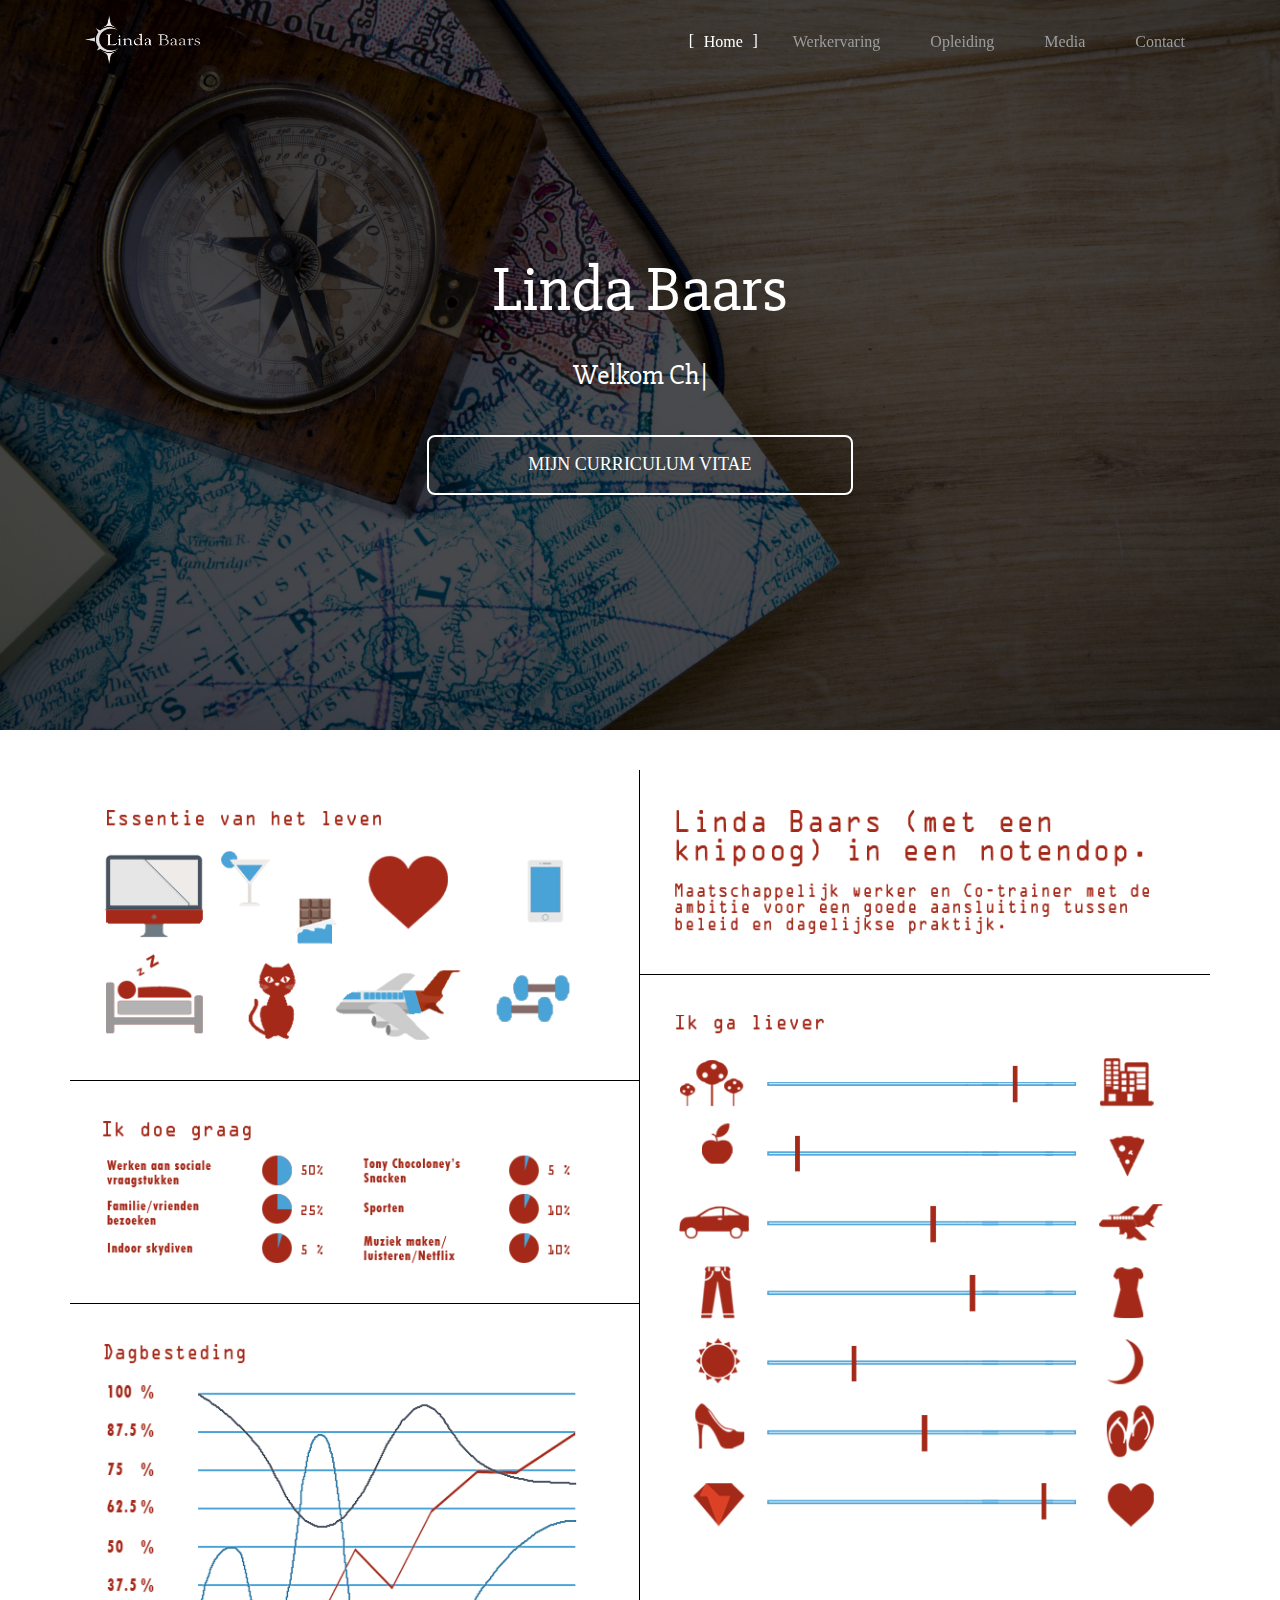
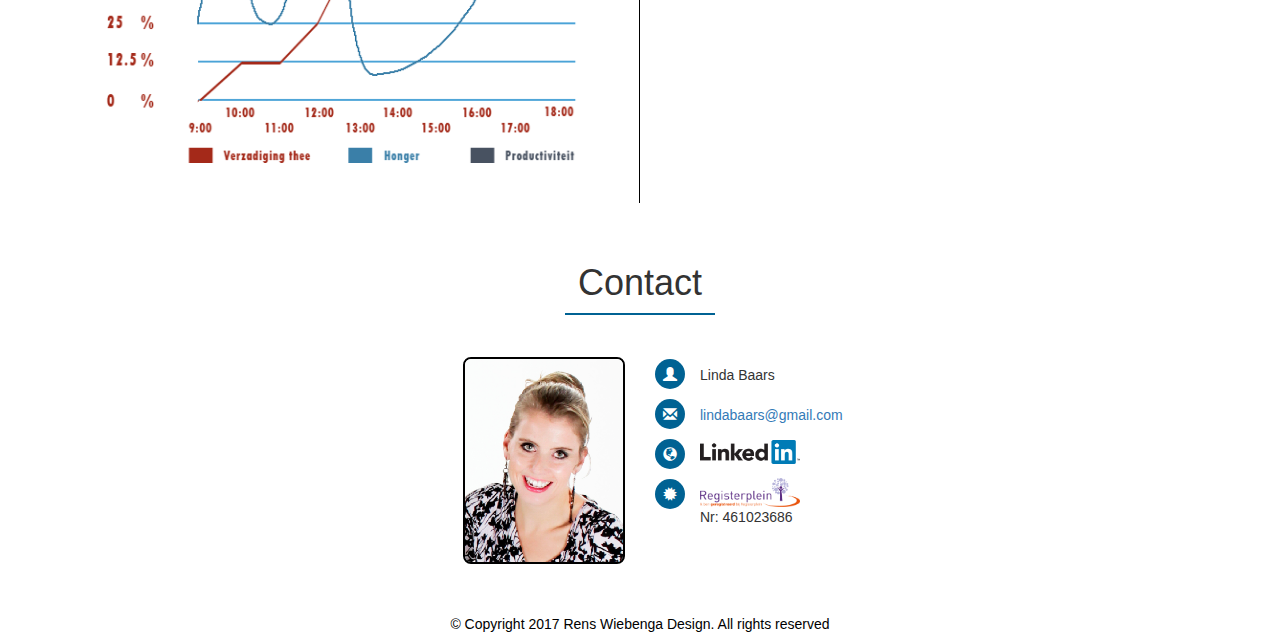
==== gemeentezeist/index.html @ 4cc625b5 "added gemeente zeist" ====
<!DOCTYPE html>
<html lang="en" class="myHtml">
<head>
  <title>Linda Baars</title>

  <meta name="description" content="Dit is de website van Linda Baars, Registerplein geregistreerd Maatschappelijk Werker uit Utrecht">
  <meta name="keywords" content="Niet aangeboren hersenletsel, maatschappelijk werker, stichting mee, buurtteams, Curriculum Vitae, portfolio, Maatschappelijk werk en dienstverlening, Sociaal Pedagogisch Werk, wijkteammedewerker, buurtteammedewerker, ambulant begeleider">
  <meta name="author" content="Rens Wiebenga">
<link href="https://fonts.googleapis.com/css?family=Shadows+Into+Light" rel="stylesheet">

  <link href="https://fonts.googleapis.com/css?family=Slabo+27px" rel="stylesheet"> 
  <meta charset="utf-8">
  <!-- <meta name="viewport" content="width=device-width, initial-scale=1"> -->
  <link rel="stylesheet" href="https://maxcdn.bootstrapcdn.com/bootstrap/3.3.7/css/bootstrap.min.css">
  <link rel="stylesheet" href="css/main.css">
  <script src="https://ajax.googleapis.com/ajax/libs/jquery/3.2.1/jquery.min.js"></script>
  <script src="https://maxcdn.bootstrapcdn.com/bootstrap/3.3.7/js/bootstrap.min.js"></script>
  <script src="javascript/functions.js"></script>
</head>
<body class="myBody">

<div class="page home" id="home">
	
	<div class="jumbotron">
		<div class="ribbon"></div>
		<div class="container navbar-fixed-top">
			<nav class="navbar navbar-inverse">
			  <div class="container-fluid">
				<div class="navbar-header ">
				  <button type="button" class="navbar-toggle" data-toggle="collapse" data-target="#myNavbar">
					<span class="icon-bar"></span>
					<span class="icon-bar"></span>
					<span class="icon-bar"></span>
				  </button>
				  <a class="navbar-brand" href="http://lindabaars.nl/"><img src="images/logo.png"></a>
				</div>
				<div class="collapse navbar-collapse" id="myNavbar">
				<ul class="nav navbar-nav navbar-right">
				  <li class="active"><a href="http://lindabaars.nl/">Home</a></li>
				  <li><a href="http://lindabaars.nl/">Werkervaring</a></li>
				  <li><a href="http://lindabaars.nl/">Opleiding</a></li>
				  <li><a href="http://lindabaars.nl/">Media</a></li>
				  <li><a href="http://lindabaars.nl/">Contact</a></li>
				</ul>
				</div>
			  </div>
			</nav>
			
			
			
		</div>
		<div class="title">
			<h1> Linda Baars </h1>
			<div class="subText">&nbsp;<span class="blinker">|</span></div>
			
			<br clear="all">
			<div class="col-md-4 col-xs-2">&nbsp;</div>
			<a href="documents/2017CVLindaBaarsWebsite.pdf" target="_blank" class="btn col-md-4 col-xs-8">Mijn Curriculum Vitae</a>
			<div class="col-md-4 col-xs-2">&nbsp;</div>
		</div>
		
	</div>
</div>




<div class="page infographic">
	<div class="container">
		<div class="col-md-6 col-xs-12 forceRight borderBottom"><img src="images/intro.png"/></div>
		<div class="col-md-6 col-xs-12 forceLeft borderBottom borderRight"><img src="images/essentie.png"/></div>
		
		
		<div class="col-md-6 col-xs-12 forceRight"><img src="images/liever.png"/></div>
		<div class="col-md-6 col-xs-12 forceLeft borderBottom borderRight"><img src="images/graag.png"/></div>
		<div class="col-md-6 col-xs-12 forceRight borderRight"><img src="images/dagbesteding.png"/></div>
	</div>
	
</div>

<div class="page contact" id="contact">
	<div class="container">

		<h1>Contact</h1>    
		
		<div class="seperator"></div>
			<div class="col col-md-6 col-xs-6">
				<img src="images/IMG_0568_cropped.jpg" class="profilePicture"/>
			</div>
			<div class="col col-md-6 col-xs-6">
				<ul>
					<li><div class="contactBall"><span class="glyphicon glyphicon-user"></span></div>Linda Baars</li>
					<li><div class="contactBall"><span class="glyphicon glyphicon-envelope"></span></div><a href="mailto:lindabaars@gmail.com">lindabaars@gmail.com</a></li>
					
					<li><div class="contactBall"><span class="glyphicon glyphicon-globe"></div><a href="https://www.linkedin.com/in/lindabaars" target="_blank"><img src="images/linkedin.png"/></a></li>
					<li><div class="contactBall"><span class="glyphicon glyphicon-certificate"></div><a href="http://www.registerplein.nl/" target="_blank"><img src="images/registerplein.png"/></a> <br/>Nr: 461023686</li>
				</ul>
			</div>
			
			<!-- <div class="first-col col-md-4 col-xs-12">
				<input type="text" name="name" placeholder="Naam" class="nameofuser col-md-12 col-xs-12"></textarea>
			</div>
			<div class="email-col col-md-4 col-xs-12">
				<input type="text" name="emailofuser" placeholder="E-mailadres" class="emailofuser col-md-12 col-xs-12">
			</div>
			<div class="last-col col-md-4 col-xs-12">
				<input type="text" name="subjectofuser" placeholder="Onderwerp" class="subjectofuser col-md-12 col-xs-12"></textarea>
			</div>
			<div class="last-col col-md-12 col-xs-12">
				<textarea rows="4" cols="50" name="message" placeholder="Bericht" class="messageofuser col-md-12 col-xs-12"></textarea>
			</div>
											
			<br/>
			<div class="col-md-3 col-xs-2"></div>
			<input type="submit" name="submit" class="btn submitbutton col-md-6 col-xs-8" value="Verstuur!">
			<div class="col-md-3 col-xs-2"></div> -->
	</div>
</div>

<div class="footer">
	<a href="http://renswiebenga.com/">&copy; Copyright 2017 Rens Wiebenga Design. All rights reserved</a>
</div>

<script>
  (function(i,s,o,g,r,a,m){i['GoogleAnalyticsObject']=r;i[r]=i[r]||function(){
  (i[r].q=i[r].q||[]).push(arguments)},i[r].l=1*new Date();a=s.createElement(o),
  m=s.getElementsByTagName(o)[0];a.async=1;a.src=g;m.parentNode.insertBefore(a,m)
  })(window,document,'script','https://www.google-analytics.com/analytics.js','ga');

  ga('create', 'UA-104641893-1', 'auto');
  ga('send', 'pageview');

</script>
</body>
</html>
---- gemeentezeist/css/main.css ----
body, html {
	overflow-x:hidden;
}


a:hover {
	text-decoration:none;
}
.invisible {
	display:none;
}

.home {
	background:#fff;
}

.jumbotron {
	padding-top: 0px !important;
	background: url('../images/background_1_dark.jpg');
	overflow-x:hidden;
	height:auto;
	padding: 0;
	background-repeat: repeat;
	
	background-position: center center;
	-webkit-background-size: cover;
	-moz-background-size: cover;
	-o-background-size: cover;
	background-size: cover;
	background-color: #fff;
}

.ribbon {
	background: rgba(0,0,0,0);
    height: 80px;
    position: fixed;
    width: 100%;
	transition:all 0.5s;
	z-index:100;
	top: 0;
}

.activeRibbon {
	background: rgba(0,0,0,0.9);
}

.nav {
	margin-top: 17px;
}

.navbar-fixed-top {
	position: fixed;
	top:0px;
}

.navbar {
    border-radius: 0px !important;
	font-family: "Palatino Linotype", "Book Antiqua", Palatino, serif;

}

.navbar-toggle {
	margin-top: 21px;
}

.navbar-brand img {
	max-width: 125px;
    position: absolute;
}

.navbar-inverse {
    background: none;
    border: none;
}

.navbar-inverse .navbar-collapse, .navbar-inverse .navbar-form {
    border:none;
	box-shadow: none;
}



.navbar-nav > li > a::after, .navbar-nav > li > a::before, .navbar-nav > li.active a::after, .navbar-nav > li.active a::before {
    top: 0;
    opacity: 0;
    color: #ffffff;
    font-size: 16px;
    line-height: 47px;
    position: absolute;
    -webkit-transition: all 0.3s ease-in-out;
    -moz-transition: all 0.3s ease-in-out;
    -ms-transition: all 0.3s ease-in-out;
    -o-transition: all 0.3s ease-in-out;
    transition: all 0.3s ease-in-out;
}

.navbar-nav > li > a:hover::before, .navbar-nav > li.active a::before {
    opacity: 1;
    left: -5px;
}
.navbar-nav > li > a::before, .navbar-nav > li.active a::before {
    left: 0;
    content: '[';
}

.navbar-nav > li > a:hover::after, .navbar-nav > li.active a::after {
    opacity: 1;
    right: -5px;
}
.navbar-nav > li > a::after, .navbar-nav > li.active a::after {
    right: 0;
    content: ']';
}

.navbar-inverse .navbar-nav>.active>a, .navbar-inverse .navbar-nav>.active>a:focus, .navbar-inverse .navbar-nav>.active>a:hover {
    background: none !important;
}

.nav>li {
    position: relative;
    display: block;
    margin: 0px 10px 0px 10px;
}

.nav>li a {
	font-size: 16px;
	text-transform: capitalize;
}

.page {
	margin-bottom:40px;
}


.jumbotron .title {
	width:100%;
	text-align:center;
	color:#fff;
	font-family: 'Slabo 27px', serif;
	margin-top: 20%;
    margin-bottom: 23%;
}

.jumbotron .title h1 {
	font-weight:500 !important;
	margin-bottom:30px;
}

.jumbotron .title .subText {
	font-weight:500 !important;
	font-size:28px;
	margin-bottom:20px;
}

.blinker {

	font-size:28px;
}

.btn {
	background:transparant;
	border:2px solid #fff;
	border-radius:8px;
	color:#fff;
	padding: 15px 40px;
	font-family: "Palatino Linotype", "Book Antiqua", Palatino, serif;
	margin: 0px auto;
	text-transform:uppercase;
	font-size:18px;
	transition: all 0.3s;
}

.btn:focus, .btn:visited {
	color:#fff;
	outline:none;
}

.btn:hover {
	background:#fff;
	color:#000;
}

.blinker {
  animation: blinker 1s linear infinite;
}

@keyframes blinker {  
  50% { opacity: 0; }
}


h1 {
	text-align:center;
}

/* werkervaring */

#werkervaring h1, #opleiding h1 {
	margin-top:50px;
	margin-bottom:40px;
}

.werkervaring .container {
	overflow:hidden;
}

.expandableContainer {
	width:206%;
}

.seperator {
	border-width: 0px 0px 2px 0px;
	border-style: solid;
	border-color:#006293;
	width:150px;
	margin:0 auto 50px auto;
}

.step1 {
	margin-left: -1.5%;
	transition: all 0.5s;
}
.step2 {
	margin-left: -35%;
	transition: all 0.5s;
}
.step3 {
	margin-left: -70%;
	transition: all 0.5s;
}
.step4 {
	margin-left: -105%;
	transition: all 0.5s;
}

#ballContainer {
	width: 100px;
	height:20px;
	margin:30px auto;
	display: flex;
	justify-content:space-between;
}

.ball {
	background: #006293;
	height:15px;
	width:15px;
	border-radius: 100%;	
	cursor:pointer;
}

.ball:hover, .ball.active {
	background: #000;
}

.block {
	width:100%;
	border-radius:8px;
	-webkit-box-shadow:inset 0px 0px 0px 2px #000;
    -moz-box-shadow:inset 0px 0px 0px 2px #000;
    box-shadow:inset 0px 0px 0px 2px #000;
	font-family: "Palatino Linotype", "Book Antiqua", Palatino, serif;
	text-align:center;
	transition: all 0.3s;
	margin-bottom: 15px;
}

.block:hover  {
	-webkit-box-shadow:inset 0px 0px 0px 2px #006293;
    -moz-box-shadow:inset 0px 0px 0px 2px #006293;
    box-shadow:inset 0px 0px 0px 2px #006293;
}

.block .datum {
	font-size: 40px;
    z-index: 51;
    color: #fff;
    position: relative;
    text-align: center;
    top: -100px;
	opacity:0;
    transition: all 0.3s;
}

.block:hover .datum {
	
	top:-160px;
	opacity:1;
}

.block span {
	padding:20px;
	border-radius:100%;
	background:#006293;
	color:#fff;
	font-size:34px;
	margin-top:-38px;
	    top: -55px;
	background:#006293;
	transition: all 0.3s;
}

.block:hover span {
	background:#000;
}

.block img {
	width:100%;
	border-top-left-radius: 8px;
	border-top-right-radius: 8px;
	transition: all 0.3s;
}

.block:hover img {
	filter: brightness(30%);
}



.block .title{
	text-align:center;
	font-size:14pt;
	padding:0px 20px;
	width:100%;
	line-height:24px;
	height:70px;
	margin-top: -30px;
}

.block .description{
	padding: 0px 20px 20px 20px;
	width:100%;
	text-align:left;
	height:270px;
}

.opleiding .block .description {
	height:100px;
}

.werkervaring .btn, .werkervaring .btn:visited , .werkervaring .btn:focus, .contact .btn, .contact .btn:visited , .contact .btn:focus {
	background: #006293;
	color:#fff;
	outline:none;
	margin-top: 30px;
	margin-bottom:30px;
	border:none;
}

.werkervaring .btn:hover, .contact .btn:hover {
	background: #000;
	color:#fff;
}
/*  cursus*/

.cursus {
	background: #000;
	color: #eee;
}

.cursus .container{
	position:relative;
	height:auto;
}

.cursus .container .col {
	margin-top:20px;
}

/* media */

.media {
	height: 400px;
	overflow:hidden;
	background:#000;
	color: #eee;
}

.media .container .col {
	margin-top:20px;
}

.media .container .col a {
	cursor:pointer;
}

.media .container .col a:hover {
	background:#000;
}

.media .col:nth-child(2) a{
	color:#fff;
	padding:50px;
	border-radius:100%;
	background:#006293;
	font-size:60px;
	right:25%;
	position:absolute;
}

.media .col:nth-child(3) a{
	color:#fff;
	padding:50px;
	border-radius:100%;
	background:#006293;
	font-size:60px;
	left:25%;
	position:absolute;
}

.media .col:nth-child(2) .title{
	font-size:16px;
	right: 22.5%;
	top:180px;
	position:absolute;
	text-align:center;
}

.media .col:nth-child(3) .title{
	font-size:16px;
	left:19%;
	top:180px;
	position:absolute;
	text-align:center;
}


.parallax {
    /* The image used */
    background-image: url("../images/pexels-photo_3_dark_small.jpg");
    /* Set a specific height */
	height:auto;
    min-height: 400px; 
    /* Create the parallax scrolling effect */
    background-attachment: fixed;
    background-position: center;
    background-repeat: no-repeat;
    background-size: cover;
}

.parallax2 {
    /* The image used */
    background-image: url("../images/pexels-photo-300412_dark_small.jpg");
    /* Set a specific height */
	height:auto;
    min-height: 400px; 
    /* Create the parallax scrolling effect */
    background-attachment: fixed;
    background-position: center;
    background-repeat: no-repeat;
    background-size: cover;
}

/* contact */

.contact {
	margin-bottom:50px;
}

.contact .container a {
	
}

.contact .container img {
	width: 100px;
	margin-top: -8px;
}

.contact input, .contact textarea {
	border:2px solid #000;
	border-radius: 8px;
	padding:20px;
	
	margin-bottom:15px;
}

.contact input:focus, .contact input:active, .contact textarea:focus, .contact textarea:active {
	outline:none;
	column-rule-color:none;

}

.contact .container .first-col, .last-col {
	padding-right:0px;
	padding-left:0px;
}

.contact .container ul {
	padding-left:0px;
}

.contact .container ul li {
	 list-style:none;
	 padding-bottom:20px;
}

.container .contactBall {
	background:#006293;
	border-radius: 100%;
	width:30px;
	height:30px;
	float:left;
	color:#fff;
	text-align:center;
	padding-top:6px;
	margin-top:-6px;
	margin-right:15px;
}

.contact .container img.profilePicture {
	width:30%;
	max-width:300px;
	border: 2px solid #000;
	border-radius: 8px;
	float:right;
}

.badInput {
	border: 2px solid red !important;
	color:red;
}

iframe .fielderror {
	display:none;
}

.footer {
	text-align:center;
	margin-bottom:10px;
}
.footer a {
	color:#000;
}


@media (max-width: 490px) {
	.contactBall {
		display:none;
	}
	.contact .container ul li {
		font-size:11px;
	}

}

@media (max-width: 720px) {
	.btn {
		font-size:12px;
		    padding: 15px 5px;
	}
}

@media (max-width: 768px) {
	.navbar-collapse ul {
		background: #000;
		opacity:0.9;
	}

	.navbar-collapse ul li a:before, .navbar-collapse ul li a:after {
		margin-top: -4px;
	}

	.media .col:nth-child(2) a{
		color:#fff;
		padding:30px;
		border-radius:100%;
		background:#006293;
		font-size:30px;
		right:25%;
		position:absolute;
	}

	.media .col:nth-child(3) a{
		color:#fff;
		padding:30px;
		border-radius:100%;
		background:#006293;
		font-size:30px;
		left:25%;
		position:absolute;
	}
	.media .col:nth-child(2) .title{
		font-size: 16px;
		right: 0px; 
		left: 15%; 
		margin-top: 110px;
		position: relative;
		z-index: 100;
		top:0;
		}

	.media .col:nth-child(3) .title{
		font-size: 16px; 
		left: -12%;
		margin-top: 110px;
		position: relative;
		z-index: 100;
		top:0;
	}


}

@media (max-width: 991px) {
	.email-col {
		padding-left:0px;
		padding-right:0px;
	}
	.expandableContainer {
		width:100%;
	}
	#ballContainer {
		display:none;
	}
	.block .description {
		height:auto;
	}
	.row {
		margin-right: 0px;
		margin-left: 0px; 
	}
	
}


.chart {
  width: 100%; 
  padding: 0px 20px;
}

.quote {
	font-family: 'Shadows Into Light', cursive;
	font-size:50px;
	text-align:center;
	margin-top:80px;
	margin-bottom:30px;
}

.author {
	font-family: "Courier New", Courier, monospace;
	font-size:20px;
	text-align:right;
	margin-bottom:120px;
}


.forceRight {
	float:right;
}

.forceLeft {
	float:left;
}

.infographic .container img{
	margin:40px 0px;
	width:100%;
}

.borderBottom {
	border-bottom: 1px solid #000;
}

.borderRight {
	border-right: 1px solid #000;
}

@media (max-width: 991px) {
	.borderBottom, .borderRight {
		border: none;
	}
	.infographic .container .col-md-6{
		text-align:center;
	}
}
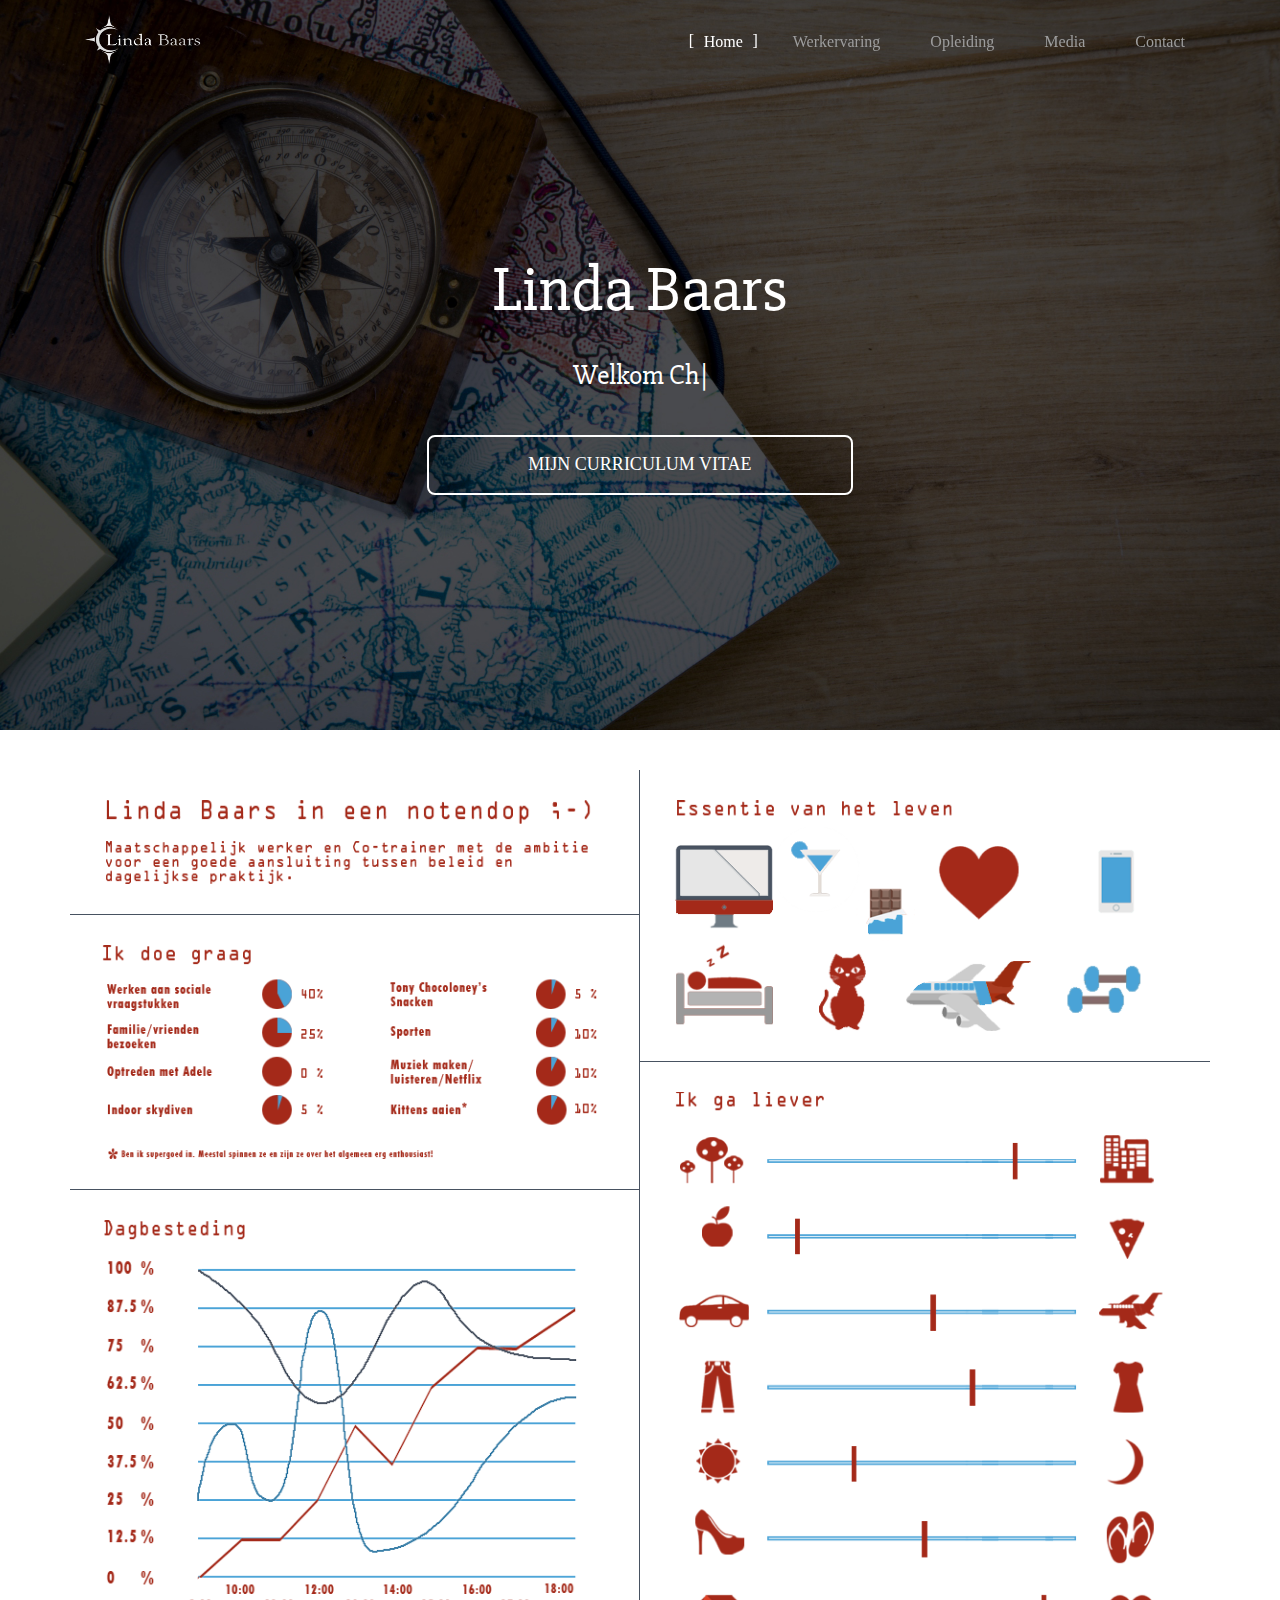
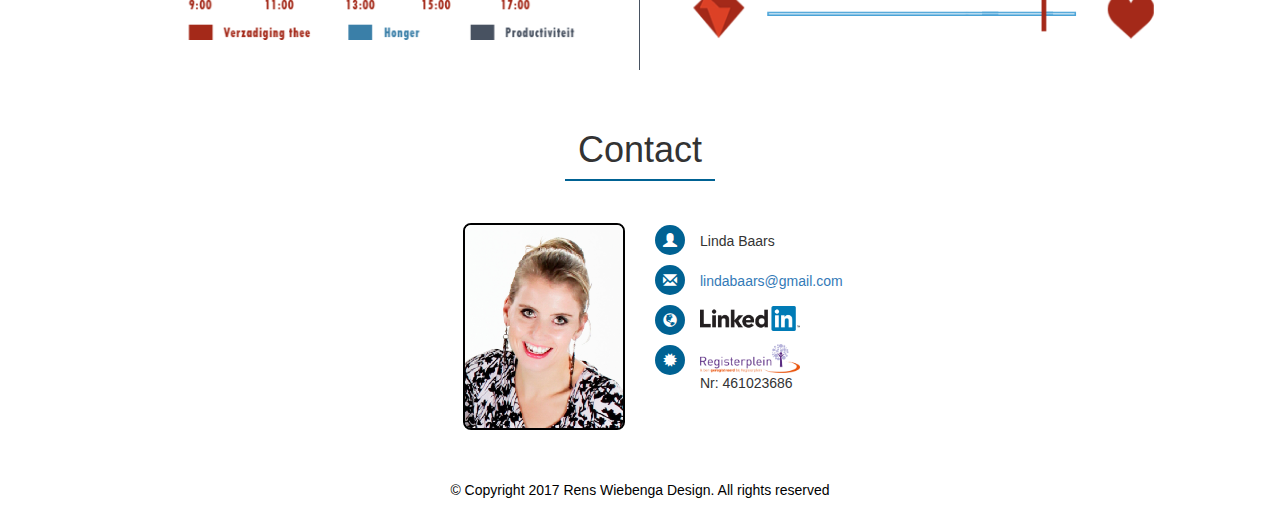
==== commit 9750b2b7: "last changes" ====
--- a/gemeentezeist/index.html
+++ b/gemeentezeist/index.html
@@ -67,13 +67,14 @@
 
 <div class="page infographic">
 	<div class="container">
-		<div class="col-md-6 col-xs-12 forceRight borderBottom"><img src="images/intro.png"/></div>
-		<div class="col-md-6 col-xs-12 forceLeft borderBottom borderRight"><img src="images/essentie.png"/></div>
+		<div class="col-md-6 col-xs-12 forceLeft borderBottom borderRight"><img src="images/intro.png"/></div>
+		<div class="col-md-6 col-xs-12 forceRight borderBottom "><img src="images/essentie.png"/></div>
+		<div class="col-md-6 col-xs-12 forceLeft borderBottom borderRight"><img src="images/graag.png"/></div>
+		
+		<div class="col-md-6 col-xs-12 forceRight"><img src="images/liever.png"/></div>
+		<div class="col-md-6 col-xs-12 forceLeft borderRight"><img src="images/dagbesteding.png"/></div>
 		
 		
-		<div class="col-md-6 col-xs-12 forceRight"><img src="images/liever.png"/></div>
-		<div class="col-md-6 col-xs-12 forceLeft borderBottom borderRight"><img src="images/graag.png"/></div>
-		<div class="col-md-6 col-xs-12 forceRight borderRight"><img src="images/dagbesteding.png"/></div>
 	</div>
 	
 </div>
--- a/gemeentezeist/css/main.css
+++ b/gemeentezeist/css/main.css
@@ -653,16 +653,16 @@
 }
 
 .infographic .container img{
-	margin:40px 0px;
+	margin:30px 0px;
 	width:100%;
 }
 
 .borderBottom {
-	border-bottom: 1px solid #000;
+	border-bottom: 1px solid #485261;
 }
 
 .borderRight {
-	border-right: 1px solid #000;
+	border-right: 1px solid #485261;
 }
 
 @media (max-width: 991px) {
